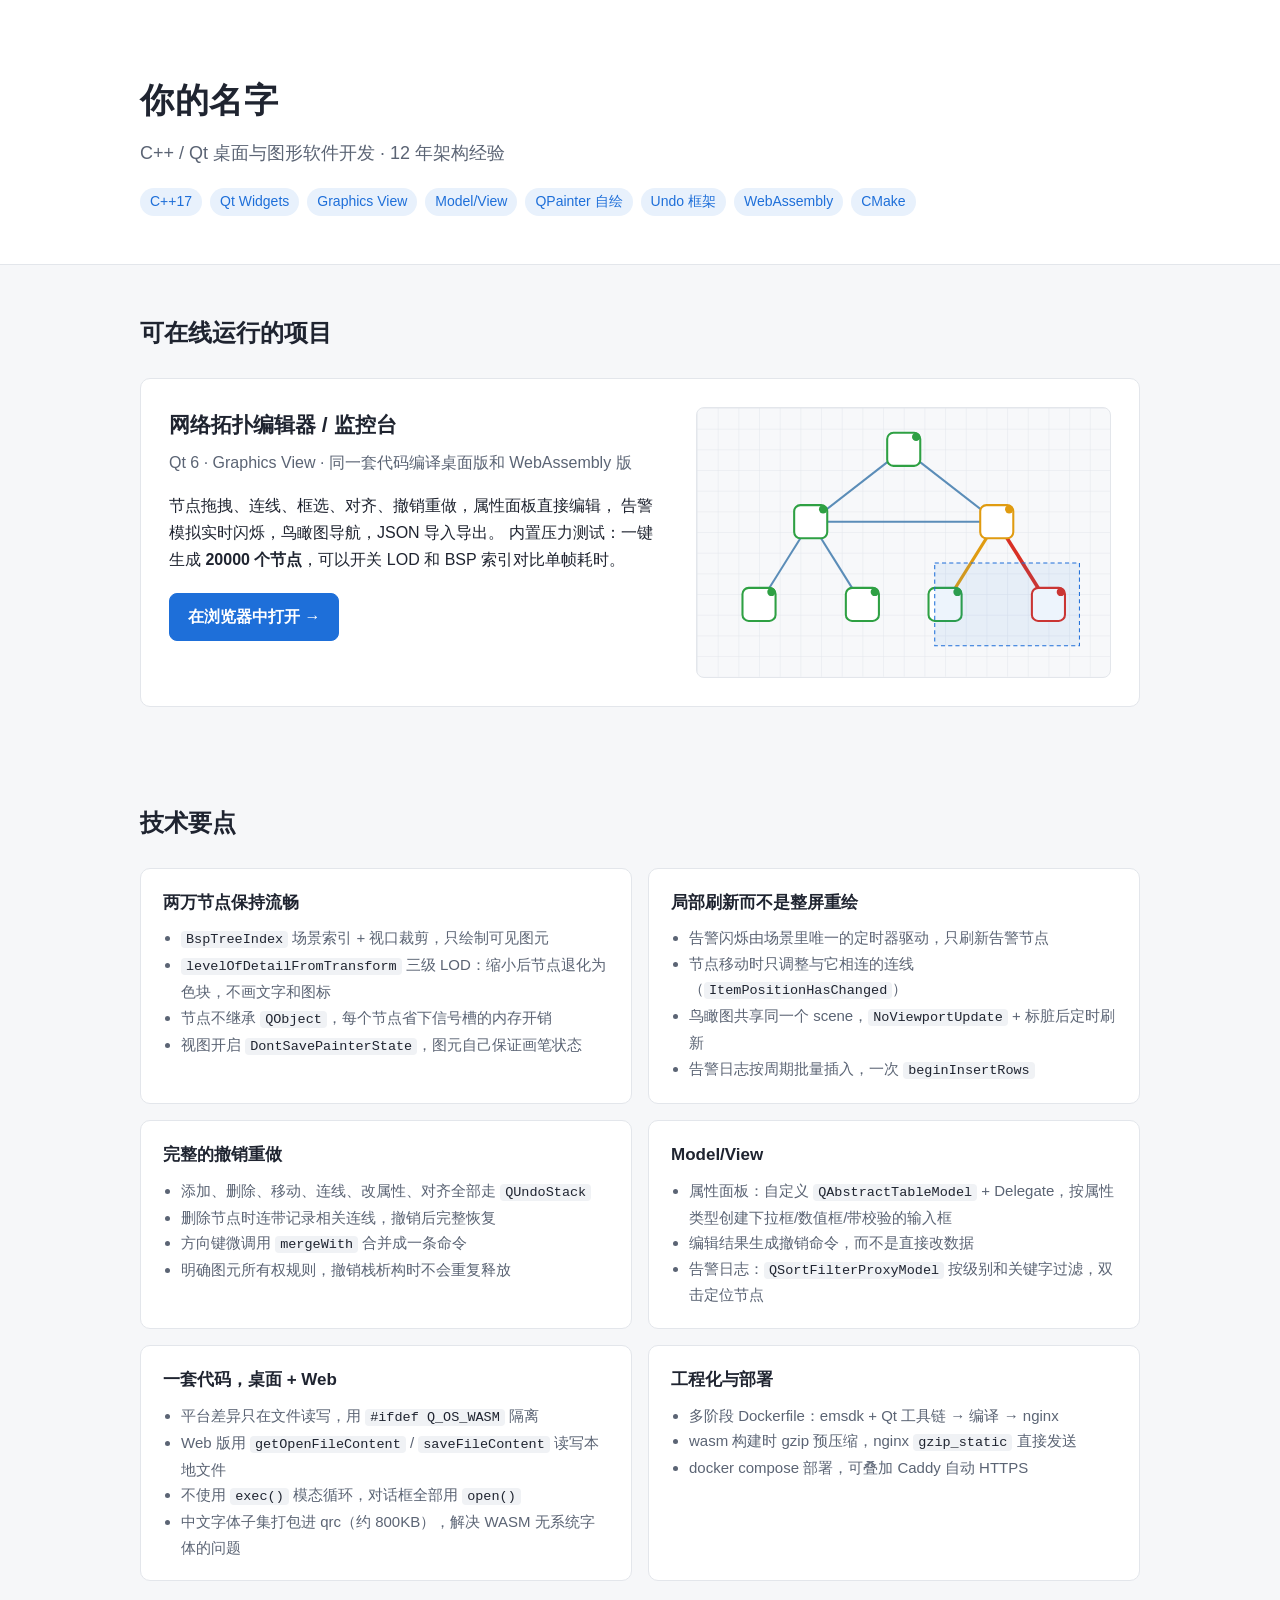
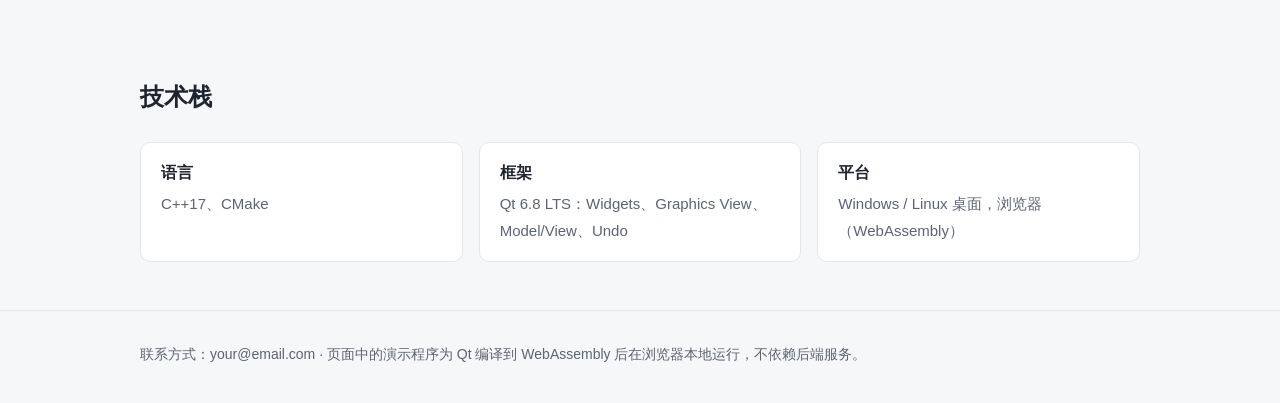
==== web/index.html @ c6998b6b "Qt 网络拓扑编辑器：桌面 + WebAssembly Co-Authored-By: Claude Opus 5.5 <noreply@anthropic.com>" ====
<!doctype html>
<html lang="zh-CN">
<head>
    <meta charset="utf-8">
    <meta name="viewport" content="width=device-width, initial-scale=1">
    <title>Qt / C++ 作品集</title>
    <meta name="description" content="C++ / Qt Widgets / Graphics View 作品集，可在浏览器中直接运行的 Qt WebAssembly 演示">
    <link rel="stylesheet" href="assets/style.css">
</head>
<body>
<header class="hero">
    <div class="wrap">
        <!-- TODO: 换成自己的姓名和定位 -->
        <h1>你的名字</h1>
        <p class="role">C++ / Qt 桌面与图形软件开发 · 12 年架构经验</p>
        <ul class="tags">
            <li>C++17</li><li>Qt Widgets</li><li>Graphics View</li><li>Model/View</li>
            <li>QPainter 自绘</li><li>Undo 框架</li><li>WebAssembly</li><li>CMake</li>
        </ul>
    </div>
</header>

<main class="wrap">
    <section id="projects">
        <h2>可在线运行的项目</h2>
        <article class="project">
            <div>
                <h3>网络拓扑编辑器 / 监控台</h3>
                <p class="sub">Qt 6 · Graphics View · 同一套代码编译桌面版和 WebAssembly 版</p>
                <p>
                    节点拖拽、连线、框选、对齐、撤销重做，属性面板直接编辑，
                    告警模拟实时闪烁，鸟瞰图导航，JSON 导入导出。
                    内置压力测试：一键生成 <b>20000 个节点</b>，可以开关 LOD 和 BSP 索引对比单帧耗时。
                </p>
                <div class="actions">
                    <a class="btn primary" href="demo/topology/">在浏览器中打开 →</a>
                </div>
            </div>
            <div class="preview" aria-hidden="true">
                <svg viewBox="0 0 400 260" xmlns="http://www.w3.org/2000/svg">
                    <defs>
                        <pattern id="g" width="20" height="20" patternUnits="userSpaceOnUse">
                            <path d="M20 0H0V20" fill="none" stroke="#e3e6eb" stroke-width="1"/>
                        </pattern>
                    </defs>
                    <rect width="400" height="260" fill="url(#g)"/>
                    <g stroke="#5b8db8" stroke-width="2">
                        <line x1="200" y1="40" x2="110" y2="110"/><line x1="200" y1="40" x2="290" y2="110"/>
                        <line x1="110" y1="110" x2="290" y2="110"/>
                        <line x1="110" y1="110" x2="60" y2="190"/><line x1="110" y1="110" x2="160" y2="190"/>
                        <line x1="290" y1="110" x2="240" y2="190" stroke="#e09b10" stroke-width="3"/>
                        <line x1="290" y1="110" x2="340" y2="190" stroke="#d93025" stroke-width="3.5"/>
                    </g>
                    <g stroke-width="2" fill="#fff">
                        <rect x="184" y="24" width="32" height="32" rx="6" stroke="#2ea043"/>
                        <rect x="94" y="94" width="32" height="32" rx="6" stroke="#2ea043"/>
                        <rect x="274" y="94" width="32" height="32" rx="6" stroke="#e09b10"/>
                        <rect x="44" y="174" width="32" height="32" rx="6" stroke="#2ea043"/>
                        <rect x="144" y="174" width="32" height="32" rx="6" stroke="#2ea043"/>
                        <rect x="224" y="174" width="32" height="32" rx="6" stroke="#2ea043"/>
                        <rect x="324" y="174" width="32" height="32" rx="6" stroke="#d93025"/>
                    </g>
                    <g fill="#2ea043">
                        <circle cx="212" cy="28" r="4"/><circle cx="122" cy="98" r="4"/>
                        <circle cx="72" cy="178" r="4"/><circle cx="172" cy="178" r="4"/><circle cx="252" cy="178" r="4"/>
                        <circle cx="302" cy="98" r="4" fill="#e09b10"/><circle cx="352" cy="178" r="4" fill="#d93025"/>
                    </g>
                    <rect x="230" y="150" width="140" height="80" fill="#1e6fd9" fill-opacity=".08" stroke="#1e6fd9" stroke-dasharray="4 3"/>
                </svg>
            </div>
        </article>
    </section>

    <section id="highlights">
        <h2>技术要点</h2>
        <div class="points">
            <div class="point">
                <h4>两万节点保持流畅</h4>
                <ul>
                    <li><code>BspTreeIndex</code> 场景索引 + 视口裁剪，只绘制可见图元</li>
                    <li><code>levelOfDetailFromTransform</code> 三级 LOD：缩小后节点退化为色块，不画文字和图标</li>
                    <li>节点不继承 <code>QObject</code>，每个节点省下信号槽的内存开销</li>
                    <li>视图开启 <code>DontSavePainterState</code>，图元自己保证画笔状态</li>
                </ul>
            </div>
            <div class="point">
                <h4>局部刷新而不是整屏重绘</h4>
                <ul>
                    <li>告警闪烁由场景里唯一的定时器驱动，只刷新告警节点</li>
                    <li>节点移动时只调整与它相连的连线（<code>ItemPositionHasChanged</code>）</li>
                    <li>鸟瞰图共享同一个 scene，<code>NoViewportUpdate</code> + 标脏后定时刷新</li>
                    <li>告警日志按周期批量插入，一次 <code>beginInsertRows</code></li>
                </ul>
            </div>
            <div class="point">
                <h4>完整的撤销重做</h4>
                <ul>
                    <li>添加、删除、移动、连线、改属性、对齐全部走 <code>QUndoStack</code></li>
                    <li>删除节点时连带记录相关连线，撤销后完整恢复</li>
                    <li>方向键微调用 <code>mergeWith</code> 合并成一条命令</li>
                    <li>明确图元所有权规则，撤销栈析构时不会重复释放</li>
                </ul>
            </div>
            <div class="point">
                <h4>Model/View</h4>
                <ul>
                    <li>属性面板：自定义 <code>QAbstractTableModel</code> + Delegate，按属性类型创建下拉框/数值框/带校验的输入框</li>
                    <li>编辑结果生成撤销命令，而不是直接改数据</li>
                    <li>告警日志：<code>QSortFilterProxyModel</code> 按级别和关键字过滤，双击定位节点</li>
                </ul>
            </div>
            <div class="point">
                <h4>一套代码，桌面 + Web</h4>
                <ul>
                    <li>平台差异只在文件读写，用 <code>#ifdef Q_OS_WASM</code> 隔离</li>
                    <li>Web 版用 <code>getOpenFileContent</code> / <code>saveFileContent</code> 读写本地文件</li>
                    <li>不使用 <code>exec()</code> 模态循环，对话框全部用 <code>open()</code></li>
                    <li>中文字体子集打包进 qrc（约 800KB），解决 WASM 无系统字体的问题</li>
                </ul>
            </div>
            <div class="point">
                <h4>工程化与部署</h4>
                <ul>
                    <li>多阶段 Dockerfile：emsdk + Qt 工具链 → 编译 → nginx</li>
                    <li>wasm 构建时 gzip 预压缩，nginx <code>gzip_static</code> 直接发送</li>
                    <li>docker compose 部署，可叠加 Caddy 自动 HTTPS</li>
                </ul>
            </div>
        </div>
    </section>

    <section id="stack">
        <h2>技术栈</h2>
        <div class="stack">
            <div><b>语言</b><span>C++17、CMake</span></div>
            <div><b>框架</b><span>Qt 6.8 LTS：Widgets、Graphics View、Model/View、Undo</span></div>
            <div><b>平台</b><span>Windows / Linux 桌面，浏览器（WebAssembly）</span></div>
        </div>
    </section>
</main>

<footer>
    <div class="wrap">
        <!-- TODO: 换成自己的联系方式 -->
        联系方式：your@email.com · 页面中的演示程序为 Qt 编译到 WebAssembly 后在浏览器本地运行，不依赖后端服务。
    </div>
</footer>
</body>
</html>
---- web/assets/style.css ----
:root {
    --bg: #f6f7f9;
    --surface: #ffffff;
    --text: #1f2430;
    --muted: #5b6474;
    --line: #e3e6eb;
    --accent: #1e6fd9;
    --accent-soft: #e8f1fc;
    --ok: #2ea043;
    --warn: #e09b10;
    --alarm: #d93025;
    --radius: 10px;
    --mono: ui-monospace, "SFMono-Regular", Menlo, Consolas, monospace;
}

* { box-sizing: border-box; }

body {
    margin: 0;
    background: var(--bg);
    color: var(--text);
    font: 16px/1.7 -apple-system, BlinkMacSystemFont, "Segoe UI", "PingFang SC", "Microsoft YaHei", sans-serif;
}

a { color: var(--accent); text-decoration: none; }
a:hover { text-decoration: underline; }

.wrap { max-width: 1040px; margin: 0 auto; padding: 0 20px; }

header.hero { padding: 72px 0 48px; border-bottom: 1px solid var(--line); background: var(--surface); }
.hero h1 { font-size: 34px; margin: 0 0 8px; letter-spacing: .5px; }
.hero .role { font-size: 18px; color: var(--muted); margin: 0 0 20px; }
.hero .tags { display: flex; flex-wrap: wrap; gap: 8px; margin: 0; padding: 0; list-style: none; }
.hero .tags li { background: var(--accent-soft); color: var(--accent); padding: 2px 10px; border-radius: 999px; font-size: 14px; }

section { padding: 48px 0; }
section h2 { font-size: 24px; margin: 0 0 24px; }

.project {
    display: grid;
    grid-template-columns: 1.2fr 1fr;
    gap: 28px;
    background: var(--surface);
    border: 1px solid var(--line);
    border-radius: var(--radius);
    padding: 28px;
}
.project h3 { margin: 0 0 6px; font-size: 21px; }
.project .sub { color: var(--muted); margin: 0 0 16px; }
.project .actions { display: flex; flex-wrap: wrap; gap: 12px; margin-top: 20px; }

.btn {
    display: inline-block;
    padding: 9px 18px;
    border-radius: 8px;
    border: 1px solid var(--accent);
    font-weight: 600;
}
.btn.primary { background: var(--accent); color: #fff; }
.btn:hover { text-decoration: none; filter: brightness(1.05); }

.preview {
    border-radius: 8px;
    border: 1px solid var(--line);
    background: #f7f8fa;
    min-height: 240px;
    display: flex;
    align-items: center;
    justify-content: center;
    overflow: hidden;
}
.preview svg { width: 100%; height: auto; display: block; }

.points { display: grid; grid-template-columns: repeat(2, 1fr); gap: 16px; }
.point {
    background: var(--surface);
    border: 1px solid var(--line);
    border-radius: var(--radius);
    padding: 20px 22px;
}
.point h4 { margin: 0 0 8px; font-size: 17px; }
.point p, .point ul { margin: 0; color: var(--muted); font-size: 15px; }
.point ul { padding-left: 18px; }
.point code, .project code { font-family: var(--mono); font-size: .9em; background: #f0f2f5; padding: 1px 5px; border-radius: 4px; color: var(--text); }

.stack { display: grid; grid-template-columns: repeat(3, 1fr); gap: 16px; }
.stack div { background: var(--surface); border: 1px solid var(--line); border-radius: var(--radius); padding: 16px 20px; }
.stack b { display: block; margin-bottom: 4px; }
.stack span { color: var(--muted); font-size: 15px; }

footer { padding: 32px 0 48px; color: var(--muted); font-size: 14px; border-top: 1px solid var(--line); }

@media (max-width: 760px) {
    .project, .points, .stack { grid-template-columns: 1fr; }
    header.hero { padding: 48px 0 32px; }
    .hero h1 { font-size: 28px; }
}
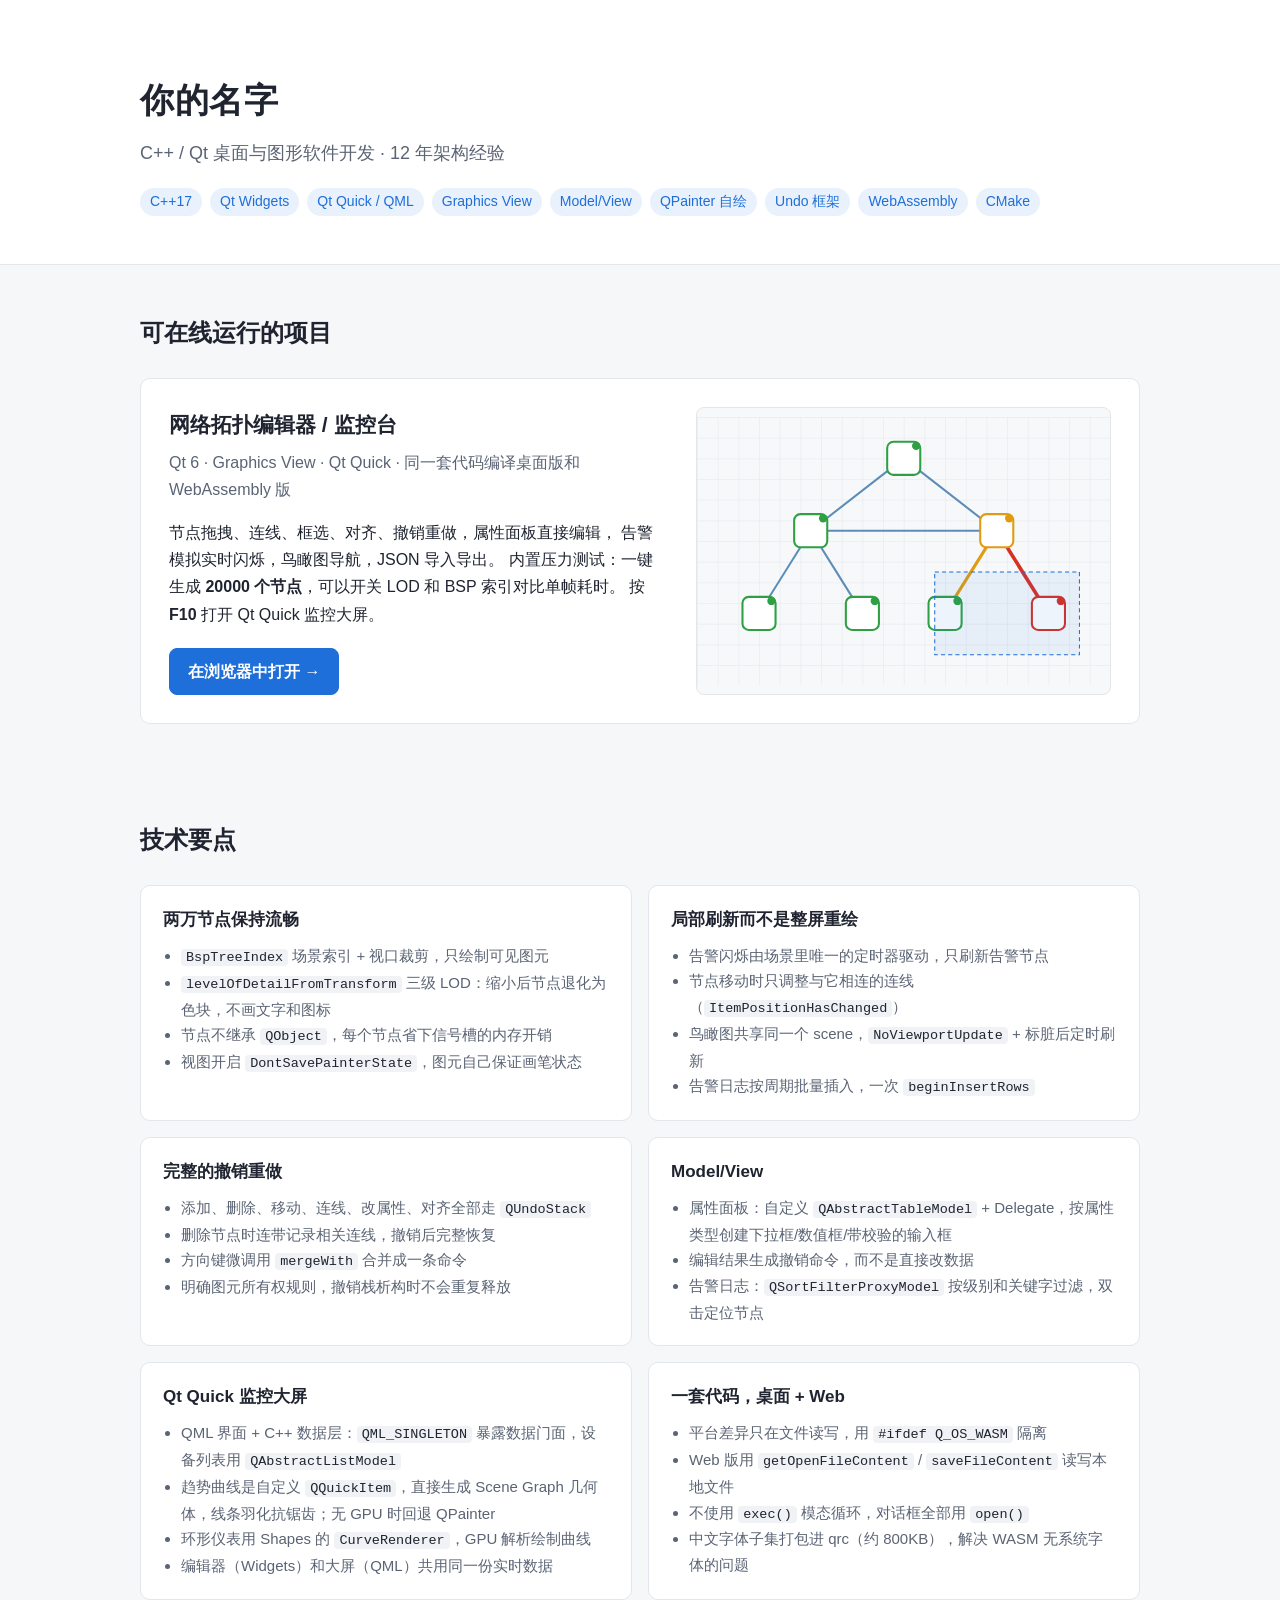
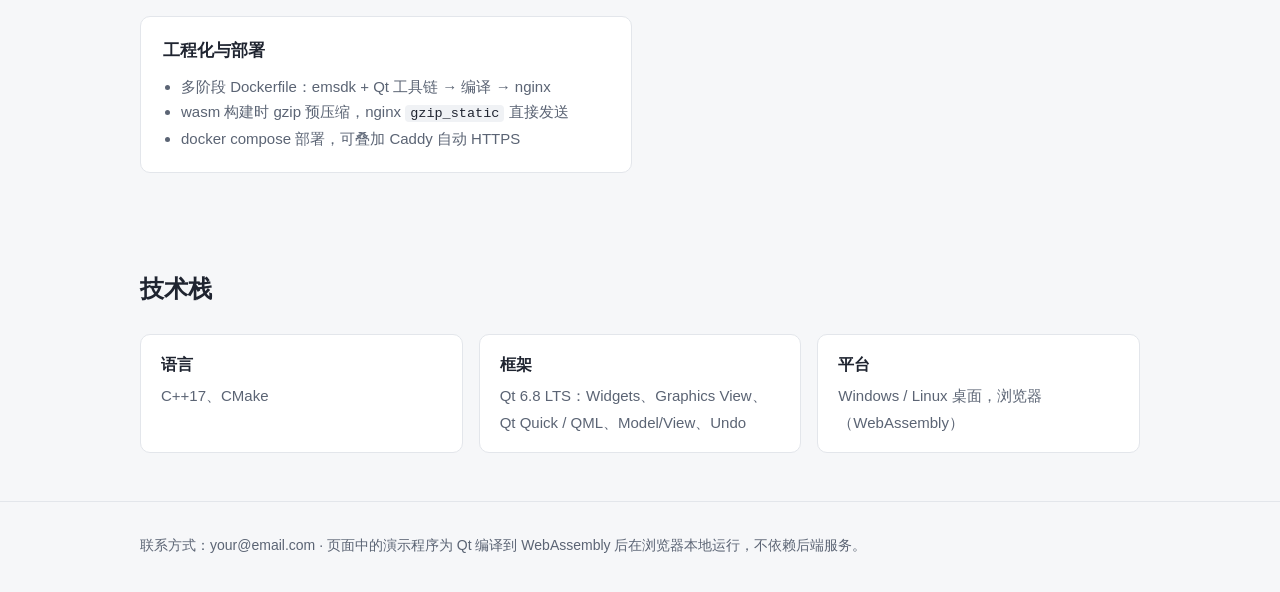
==== commit 0edb52e0: "Qt Quick 监控大屏：QML 界面 + C++ 数据层 - 新增 QML 模块 Topology.Dashboard（qt_add_qml_module，qmlcachegen 预编译，qmll" ====
--- a/web/index.html
+++ b/web/index.html
@@ -4,7 +4,7 @@
     <meta charset="utf-8">
     <meta name="viewport" content="width=device-width, initial-scale=1">
     <title>Qt / C++ 作品集</title>
-    <meta name="description" content="C++ / Qt Widgets / Graphics View 作品集，可在浏览器中直接运行的 Qt WebAssembly 演示">
+    <meta name="description" content="C++ / Qt Widgets / Graphics View / Qt Quick 作品集，可在浏览器中直接运行的 Qt WebAssembly 演示">
     <link rel="stylesheet" href="assets/style.css">
 </head>
 <body>
@@ -14,7 +14,7 @@
         <h1>你的名字</h1>
         <p class="role">C++ / Qt 桌面与图形软件开发 · 12 年架构经验</p>
         <ul class="tags">
-            <li>C++17</li><li>Qt Widgets</li><li>Graphics View</li><li>Model/View</li>
+            <li>C++17</li><li>Qt Widgets</li><li>Qt Quick / QML</li><li>Graphics View</li><li>Model/View</li>
             <li>QPainter 自绘</li><li>Undo 框架</li><li>WebAssembly</li><li>CMake</li>
         </ul>
     </div>
@@ -26,11 +26,12 @@
         <article class="project">
             <div>
                 <h3>网络拓扑编辑器 / 监控台</h3>
-                <p class="sub">Qt 6 · Graphics View · 同一套代码编译桌面版和 WebAssembly 版</p>
+                <p class="sub">Qt 6 · Graphics View · Qt Quick · 同一套代码编译桌面版和 WebAssembly 版</p>
                 <p>
                     节点拖拽、连线、框选、对齐、撤销重做，属性面板直接编辑，
                     告警模拟实时闪烁，鸟瞰图导航，JSON 导入导出。
                     内置压力测试：一键生成 <b>20000 个节点</b>，可以开关 LOD 和 BSP 索引对比单帧耗时。
+                    按 <b>F10</b> 打开 Qt Quick 监控大屏。
                 </p>
                 <div class="actions">
                     <a class="btn primary" href="demo/topology/">在浏览器中打开 →</a>
@@ -110,6 +111,15 @@
                 </ul>
             </div>
             <div class="point">
+                <h4>Qt Quick 监控大屏</h4>
+                <ul>
+                    <li>QML 界面 + C++ 数据层：<code>QML_SINGLETON</code> 暴露数据门面，设备列表用 <code>QAbstractListModel</code></li>
+                    <li>趋势曲线是自定义 <code>QQuickItem</code>，直接生成 Scene Graph 几何体，线条羽化抗锯齿；无 GPU 时回退 QPainter</li>
+                    <li>环形仪表用 Shapes 的 <code>CurveRenderer</code>，GPU 解析绘制曲线</li>
+                    <li>编辑器（Widgets）和大屏（QML）共用同一份实时数据</li>
+                </ul>
+            </div>
+            <div class="point">
                 <h4>一套代码，桌面 + Web</h4>
                 <ul>
                     <li>平台差异只在文件读写，用 <code>#ifdef Q_OS_WASM</code> 隔离</li>
@@ -133,7 +143,7 @@
         <h2>技术栈</h2>
         <div class="stack">
             <div><b>语言</b><span>C++17、CMake</span></div>
-            <div><b>框架</b><span>Qt 6.8 LTS：Widgets、Graphics View、Model/View、Undo</span></div>
+            <div><b>框架</b><span>Qt 6.8 LTS：Widgets、Graphics View、Qt Quick / QML、Model/View、Undo</span></div>
             <div><b>平台</b><span>Windows / Linux 桌面，浏览器（WebAssembly）</span></div>
         </div>
     </section>
